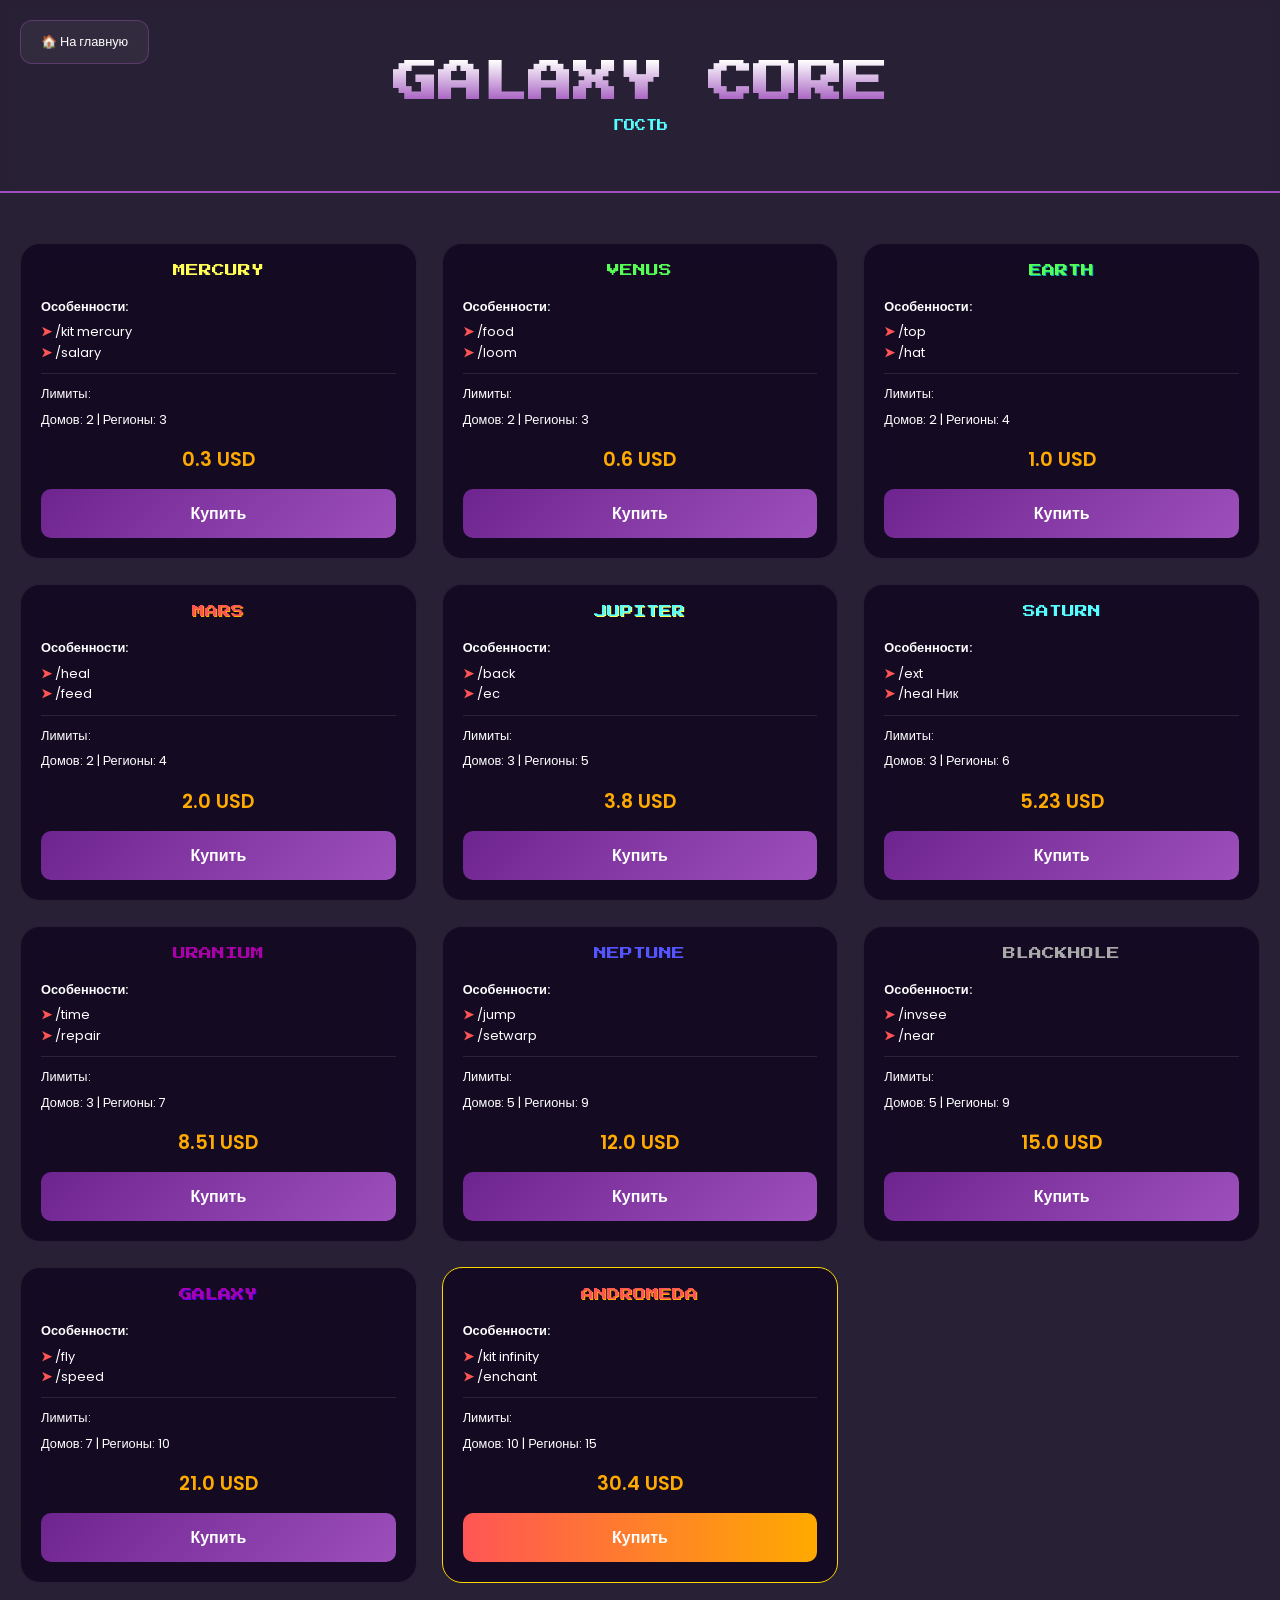
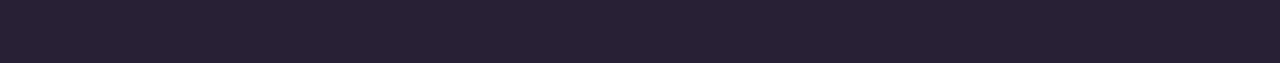
==== templates/donats.html @ 2646d9fe "Add files via upload" ====
<!DOCTYPE html>
<html lang="ru">
<head>
    <meta charset="UTF-8">
    <meta name="viewport" content="width=device-width, initial-scale=1.0">
    <title>Galaxy Core — Магазин привилегий</title>
    <link href="https://fonts.googleapis.com/css2?family=Poppins:wght@300;400;600&family=Press+Start+2P&display=swap" rel="stylesheet">
    <style>
        :root {
            --bg-overlay: rgba(10, 1, 24, 0.88);
            --glass: rgba(20, 10, 35, 0.94);
            --main-purple: #9d50bb;
            --mc-red: #ff5555;
            --mc-gray: #aaaaaa;
            --price-gold: #ffaa00;
        }

        body {
            font-family: 'Poppins', sans-serif;
            background: linear-gradient(var(--bg-overlay), var(--bg-overlay)), 
                        url('../static/images/bg.png') no-repeat center center fixed;
            background-size: cover;
            color: #ffffff;
            margin: 0; padding: 0;
            min-height: 100vh;
        }

        .back-home {
            position: fixed; top: 20px; left: 20px; z-index: 1000;
            text-decoration: none; color: white;
            background: rgba(255, 255, 255, 0.05);
            padding: 12px 20px; border-radius: 12px;
            font-size: 0.8rem; border: 1px solid rgba(157, 80, 187, 0.4);
            backdrop-filter: blur(10px); transition: 0.3s;
            display: flex; align-items: center; gap: 8px;
        }

        .back-home:hover { background: rgba(157, 80, 187, 0.2); transform: translateX(5px); }

        header {
            padding: 60px 20px; text-align: center;
            backdrop-filter: blur(5px); border-bottom: 2px solid var(--main-purple);
            margin-bottom: 50px;
        }

        header h1 {
            font-family: 'Press Start 2P', cursive; font-size: 2.8rem; margin: 0;
            background: linear-gradient(to bottom, #fff, var(--main-purple));
            -webkit-background-clip: text; -webkit-text-fill-color: transparent;
        }

        .user-tag { margin-top: 15px; font-family: 'Press Start 2P', cursive; font-size: 0.7rem; color: #55ffff; }

        .shop-container {
            display: grid;
            grid-template-columns: repeat(auto-fit, minmax(300px, 1fr));
            gap: 25px; max-width: 1400px;
            margin: 0 auto; padding: 0 20px 80px 20px;
        }

        .rank-card {
            background: var(--glass); border: 1px solid rgba(255, 255, 255, 0.08);
            border-radius: 20px; padding: 20px; display: flex; flex-direction: column;
            transition: 0.3s; backdrop-filter: blur(10px);
        }

        .rank-card:hover { transform: translateY(-5px); border-color: var(--main-purple); }

        .rank-title { font-family: 'Press Start 2P', cursive; font-size: 0.8rem; text-align: center; margin-bottom: 20px; }
        .mc-lore { font-size: 0.8rem; line-height: 1.6; flex-grow: 1; }
        .cmd { color: var(--mc-red); font-weight: bold; }
        .white { color: #fff; display: block; margin-bottom: 5px; font-weight: 600; }
        .section-title { display: block; margin: 10px 0 5px 0; border-top: 1px solid rgba(255,255,255,0.1); padding-top: 10px; }

        .price-tag {
            text-align: center;
            font-size: 1.2rem;
            color: var(--price-gold);
            font-weight: 600;
            margin-top: 15px;
        }

        .buy-button {
            display: block; background: linear-gradient(135deg, #6e248f, #9d50bb);
            color: white; text-decoration: none; text-align: center;
            padding: 12px; border-radius: 10px; font-weight: 600; margin-top: 15px;
            transition: 0.3s;
        }
        .buy-button:hover { filter: brightness(1.2); box-shadow: 0 0 15px var(--main-purple); }

        .c-1 { color: #ffff55; } .c-2 { color: #55ff55; } .c-3 { color: #55ff55; text-shadow: 1px 1px #00aaaa; }
        .c-4 { color: #ff5555; text-shadow: 1px 1px #ffaa00; } .c-5 { color: #55ffff; text-shadow: 1px 1px #ffff55; }
        .c-6 { color: #55ffff; } .c-7 { color: #aa00aa; } .c-8 { color: #5555ff; }
        .c-9 { color: #aaaaaa; } .c-10 { color: #aa00aa; text-shadow: 1px 1px #5500ff; }
        .c-11 { color: #ff5555; text-shadow: 1px 1px #ffaa00; }
    </style>
</head>
<body>

<a href="/mainstorige" class="back-home">🏠 На главную</a>

<header>
    <h1>GALAXY CORE</h1>
    <div id="player-display" class="user-tag"></div>
</header>

<div class="shop-container">
    <div class="rank-card">
        <div class="rank-title c-1">MERCURY</div>
        <div class="mc-lore"><span class="white">Особенности:</span><span class="cmd">➤</span> /kit mercury<br><span class="cmd">➤</span> /salary<br><span class="section-title">Лимиты:</span>Домов: 2 | Регионы: 3</div>
        <div class="price-tag">0.3 USD</div>
        <a href="/success_buy?item=mercury&name=Mercury&price=0.3" class="buy-button" onclick="saveOrder('MERCURY', '0.3')">Купить</a>
    </div>

    <div class="rank-card">
        <div class="rank-title c-2">VENUS</div>
        <div class="mc-lore"><span class="white">Особенности:</span><span class="cmd">➤</span> /food<br><span class="cmd">➤</span> /loom<br><span class="section-title">Лимиты:</span>Домов: 2 | Регионы: 3</div>
        <div class="price-tag">0.6 USD</div>
        <a href="/success_buy?item=venus&name=venus&price=0.6" class="buy-button" onclick="saveOrder('VENUS', '0.6')">Купить</a>
    </div>

    <div class="rank-card">
        <div class="rank-title c-3">EARTH</div>
        <div class="mc-lore"><span class="white">Особенности:</span><span class="cmd">➤</span> /top<br><span class="cmd">➤</span> /hat<br><span class="section-title">Лимиты:</span>Домов: 2 | Регионы: 4</div>
        <div class="price-tag">1.0 USD</div>
        <a href="/success_buy?item=earth&name=earth&price=1.0" class="buy-button" onclick="saveOrder('EARTH', '1.0')">Купить</a>
    </div>

    <div class="rank-card">
        <div class="rank-title c-4">MARS</div>
        <div class="mc-lore"><span class="white">Особенности:</span><span class="cmd">➤</span> /heal<br><span class="cmd">➤</span> /feed<br><span class="section-title">Лимиты:</span>Домов: 2 | Регионы: 4</div>
        <div class="price-tag">2.0 USD</div>
        <a href="/success_buy?item=mars&name=mars&price=2.0" class="buy-button" onclick="saveOrder('MARS', '2.0')">Купить</a>
    </div>

    <div class="rank-card">
        <div class="rank-title c-5">JUPITER</div>
        <div class="mc-lore"><span class="white">Особенности:</span><span class="cmd">➤</span> /back<br><span class="cmd">➤</span> /ec<br><span class="section-title">Лимиты:</span>Домов: 3 | Регионы: 5</div>
        <div class="price-tag">3.8 USD</div>
        <a href="/success_buy?item=jupiter&name=jupiter&price=3.8" class="buy-button" onclick="saveOrder('JUPITER', '3.8')">Купить</a>
    </div>

    <div class="rank-card">
        <div class="rank-title c-6">SATURN</div>
        <div class="mc-lore"><span class="white">Особенности:</span><span class="cmd">➤</span> /ext<br><span class="cmd">➤</span> /heal Ник<br><span class="section-title">Лимиты:</span>Домов: 3 | Регионы: 6</div>
        <div class="price-tag">5.23 USD</div>
        <a href="/success_buy?item=saturn&name=saturn&price=5.23" class="buy-button" onclick="saveOrder('SATURN', '5.23')">Купить</a>
    </div>

    <div class="rank-card">
        <div class="rank-title c-7">URANIUM</div>
        <div class="mc-lore"><span class="white">Особенности:</span><span class="cmd">➤</span> /time<br><span class="cmd">➤</span> /repair<br><span class="section-title">Лимиты:</span>Домов: 3 | Регионы: 7</div>
        <div class="price-tag">8.51 USD</div>
        <a href="/success_buy?item=uranium&name=uranium&price=8.51" class="buy-button" onclick="saveOrder('URANIUM', '8.51')">Купить</a>
    </div>

    <div class="rank-card">
        <div class="rank-title c-8">NEPTUNE</div>
        <div class="mc-lore"><span class="white">Особенности:</span><span class="cmd">➤</span> /jump<br><span class="cmd">➤</span> /setwarp<br><span class="section-title">Лимиты:</span>Домов: 5 | Регионы: 9</div>
        <div class="price-tag">12.0 USD</div>
        <a href="/success_buy?item=neptune&name=neptune&price=12.0" class="buy-button" onclick="saveOrder('NEPTUNE', '12.0')">Купить</a>
    </div>

    <div class="rank-card">
        <div class="rank-title c-9">BLACKHOLE</div>
        <div class="mc-lore"><span class="white">Особенности:</span><span class="cmd">➤</span> /invsee<br><span class="cmd">➤</span> /near<br><span class="section-title">Лимиты:</span>Домов: 5 | Регионы: 9</div>
        <div class="price-tag">15.0 USD</div>
        <a href="/success_buy?item=blackhole&name=blackhole&price=15.0" class="buy-button" onclick="saveOrder('BLACKHOLE', '15.0')">Купить</a>
    </div>

    <div class="rank-card">
        <div class="rank-title c-10">GALAXY</div>
        <div class="mc-lore"><span class="white">Особенности:</span><span class="cmd">➤</span> /fly<br><span class="cmd">➤</span> /speed<br><span class="section-title">Лимиты:</span>Домов: 7 | Регионы: 10</div>
        <div class="price-tag">21.0 USD</div>
        <a href="/success_buy?item=galaxy&name=galaxy&price=21.0" class="buy-button" onclick="saveOrder('GALAXY', '21.0')">Купить</a>
    </div>

    <div class="rank-card" style="border-color: gold;">
        <div class="rank-title c-11">ANDROMEDA</div>
        <div class="mc-lore"><span class="white">Особенности:</span><span class="cmd">➤</span> /kit infinity<br><span class="cmd">➤</span> /enchant<br><span class="section-title">Лимиты:</span>Домов: 10 | Регионы: 15</div>
        <div class="price-tag">30.4 USD</div>
        <a href="/success_buy?item=andromeda&name=andromeda&price=30.4" class="buy-button" style="background: linear-gradient(to right, #ff5555, #ffaa00);" onclick="saveOrder('ANDROMEDA', '30.4')">Купить</a>
    </div>
</div>

<script>
    function saveOrder(name, price) {
        localStorage.setItem('selectedItem', name);
        localStorage.setItem('selectedPrice', price);
    }

    window.onload = function() {
        const nick = localStorage.getItem('playerNick');
        document.getElementById('player-display').innerText = nick ? "ПРИВЕТ, " + nick.toUpperCase() : "ГОСТЬ";
    };
</script>
</body>
</html>
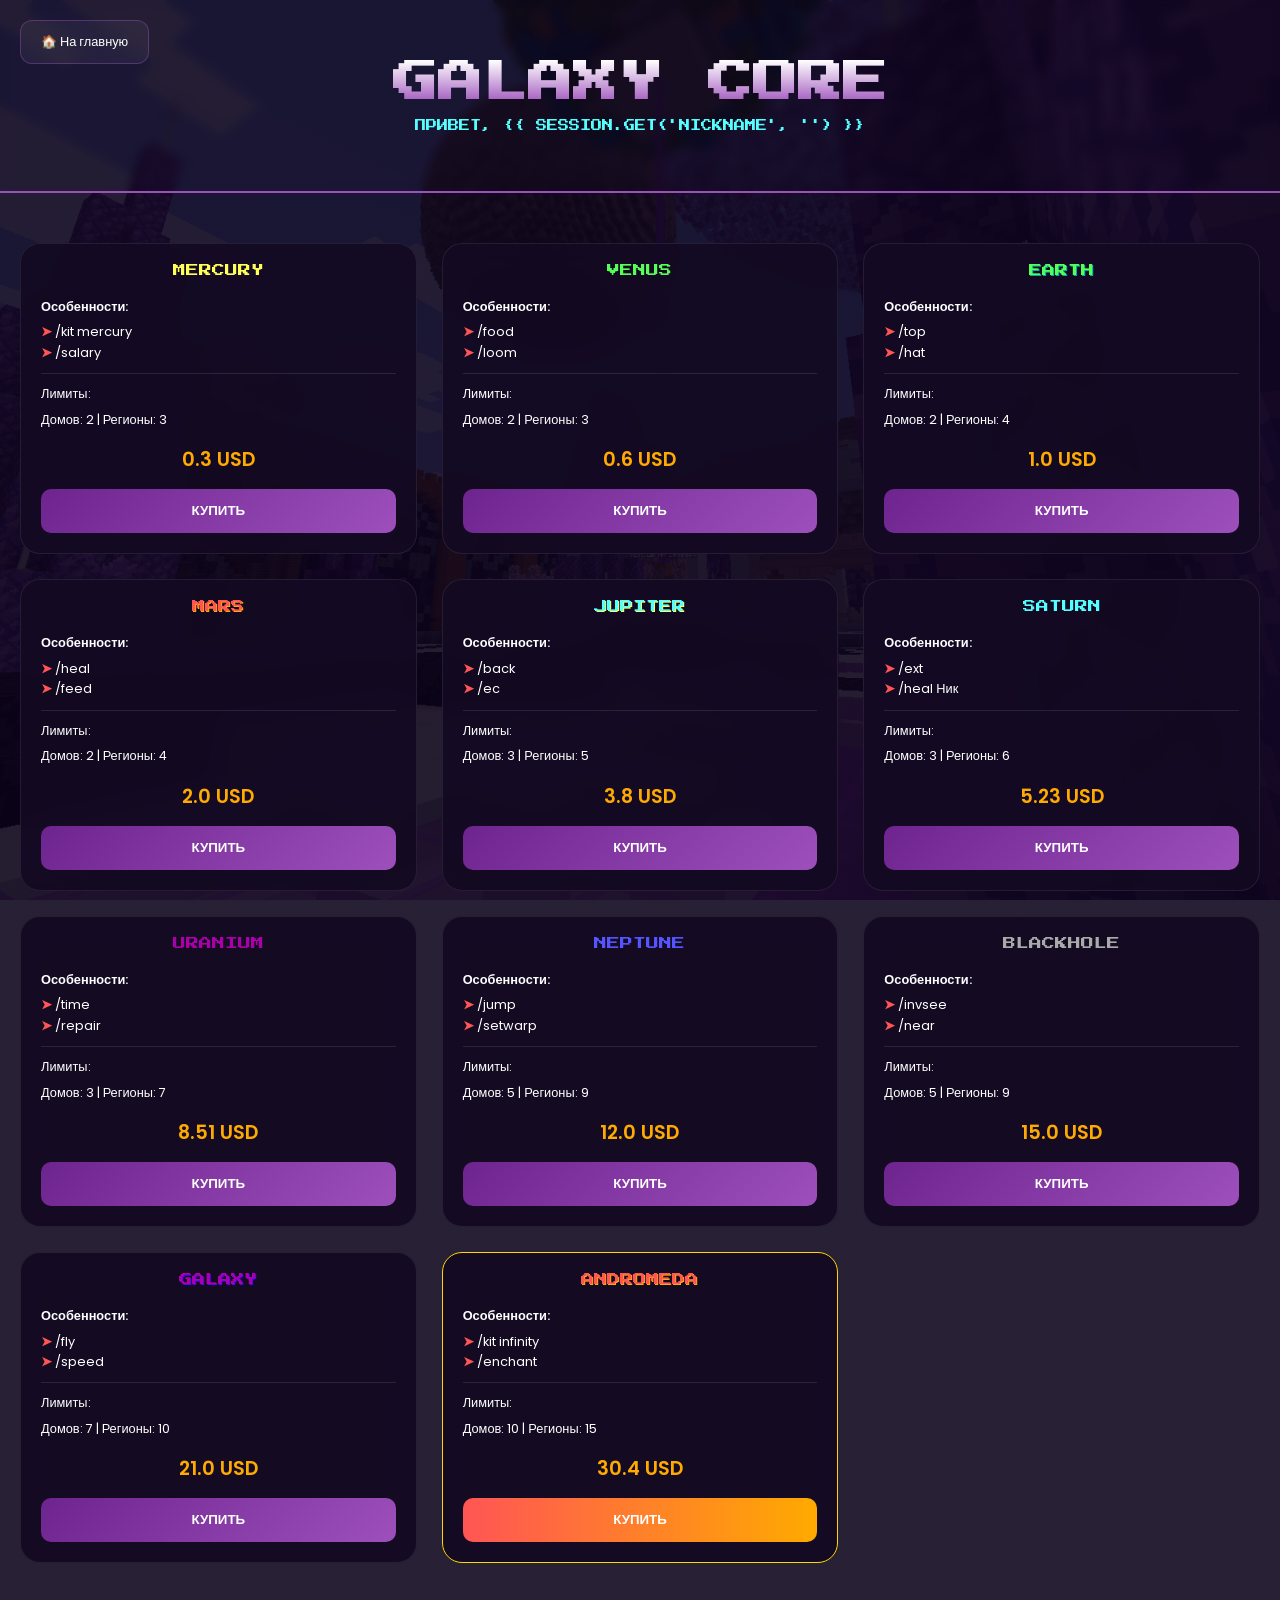
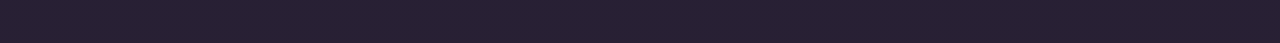
==== commit 99a66415: "Update donats.html" ====
--- a/templates/donats.html
+++ b/templates/donats.html
@@ -73,21 +73,21 @@
         .section-title { display: block; margin: 10px 0 5px 0; border-top: 1px solid rgba(255,255,255,0.1); padding-top: 10px; }
 
         .price-tag {
-            text-align: center;
-            font-size: 1.2rem;
-            color: var(--price-gold);
-            font-weight: 600;
-            margin-top: 15px;
+            text-align: center; font-size: 1.2rem; color: var(--price-gold);
+            font-weight: 600; margin-top: 15px;
         }
 
         .buy-button {
             display: block; background: linear-gradient(135deg, #6e248f, #9d50bb);
-            color: white; text-decoration: none; text-align: center;
+            color: white; text-align: center; border: none; cursor: pointer;
             padding: 12px; border-radius: 10px; font-weight: 600; margin-top: 15px;
-            transition: 0.3s;
-        }
-        .buy-button:hover { filter: brightness(1.2); box-shadow: 0 0 15px var(--main-purple); }
-
+            transition: 0.3s; width: 100%; font-family: 'Poppins', sans-serif;
+            text-transform: uppercase;
+        }
+        .buy-button:hover:not(:disabled) { filter: brightness(1.2); box-shadow: 0 0 15px var(--main-purple); }
+        .buy-button:disabled { opacity: 0.6; cursor: not-allowed; }
+
+        /* Цвета рангов */
         .c-1 { color: #ffff55; } .c-2 { color: #55ff55; } .c-3 { color: #55ff55; text-shadow: 1px 1px #00aaaa; }
         .c-4 { color: #ff5555; text-shadow: 1px 1px #ffaa00; } .c-5 { color: #55ffff; text-shadow: 1px 1px #ffff55; }
         .c-6 { color: #55ffff; } .c-7 { color: #aa00aa; } .c-8 { color: #5555ff; }
@@ -109,90 +109,121 @@
         <div class="rank-title c-1">MERCURY</div>
         <div class="mc-lore"><span class="white">Особенности:</span><span class="cmd">➤</span> /kit mercury<br><span class="cmd">➤</span> /salary<br><span class="section-title">Лимиты:</span>Домов: 2 | Регионы: 3</div>
         <div class="price-tag">0.3 USD</div>
-        <a href="/success_buy?item=mercury&name=Mercury&price=0.3" class="buy-button" onclick="saveOrder('MERCURY', '0.3')">Купить</a>
+        <button onclick="handlePurchase('mercury', 'Mercury', '0.3')" class="buy-button">Купить</button>
     </div>
 
     <div class="rank-card">
         <div class="rank-title c-2">VENUS</div>
         <div class="mc-lore"><span class="white">Особенности:</span><span class="cmd">➤</span> /food<br><span class="cmd">➤</span> /loom<br><span class="section-title">Лимиты:</span>Домов: 2 | Регионы: 3</div>
         <div class="price-tag">0.6 USD</div>
-        <a href="/success_buy?item=venus&name=venus&price=0.6" class="buy-button" onclick="saveOrder('VENUS', '0.6')">Купить</a>
+        <button onclick="handlePurchase('venus', 'Venus', '0.6')" class="buy-button">Купить</button>
     </div>
 
     <div class="rank-card">
         <div class="rank-title c-3">EARTH</div>
         <div class="mc-lore"><span class="white">Особенности:</span><span class="cmd">➤</span> /top<br><span class="cmd">➤</span> /hat<br><span class="section-title">Лимиты:</span>Домов: 2 | Регионы: 4</div>
         <div class="price-tag">1.0 USD</div>
-        <a href="/success_buy?item=earth&name=earth&price=1.0" class="buy-button" onclick="saveOrder('EARTH', '1.0')">Купить</a>
+        <button onclick="handlePurchase('earth', 'Earth', '1.0')" class="buy-button">Купить</button>
     </div>
 
     <div class="rank-card">
         <div class="rank-title c-4">MARS</div>
         <div class="mc-lore"><span class="white">Особенности:</span><span class="cmd">➤</span> /heal<br><span class="cmd">➤</span> /feed<br><span class="section-title">Лимиты:</span>Домов: 2 | Регионы: 4</div>
         <div class="price-tag">2.0 USD</div>
-        <a href="/success_buy?item=mars&name=mars&price=2.0" class="buy-button" onclick="saveOrder('MARS', '2.0')">Купить</a>
+        <button onclick="handlePurchase('mars', 'Mars', '2.0')" class="buy-button">Купить</button>
     </div>
 
     <div class="rank-card">
         <div class="rank-title c-5">JUPITER</div>
         <div class="mc-lore"><span class="white">Особенности:</span><span class="cmd">➤</span> /back<br><span class="cmd">➤</span> /ec<br><span class="section-title">Лимиты:</span>Домов: 3 | Регионы: 5</div>
         <div class="price-tag">3.8 USD</div>
-        <a href="/success_buy?item=jupiter&name=jupiter&price=3.8" class="buy-button" onclick="saveOrder('JUPITER', '3.8')">Купить</a>
+        <button onclick="handlePurchase('jupiter', 'Jupiter', '3.8')" class="buy-button">Купить</button>
     </div>
 
     <div class="rank-card">
         <div class="rank-title c-6">SATURN</div>
         <div class="mc-lore"><span class="white">Особенности:</span><span class="cmd">➤</span> /ext<br><span class="cmd">➤</span> /heal Ник<br><span class="section-title">Лимиты:</span>Домов: 3 | Регионы: 6</div>
         <div class="price-tag">5.23 USD</div>
-        <a href="/success_buy?item=saturn&name=saturn&price=5.23" class="buy-button" onclick="saveOrder('SATURN', '5.23')">Купить</a>
+        <button onclick="handlePurchase('saturn', 'Saturn', '5.23')" class="buy-button">Купить</button>
     </div>
 
     <div class="rank-card">
         <div class="rank-title c-7">URANIUM</div>
         <div class="mc-lore"><span class="white">Особенности:</span><span class="cmd">➤</span> /time<br><span class="cmd">➤</span> /repair<br><span class="section-title">Лимиты:</span>Домов: 3 | Регионы: 7</div>
         <div class="price-tag">8.51 USD</div>
-        <a href="/success_buy?item=uranium&name=uranium&price=8.51" class="buy-button" onclick="saveOrder('URANIUM', '8.51')">Купить</a>
+        <button onclick="handlePurchase('uranium', 'Uranium', '8.51')" class="buy-button">Купить</button>
     </div>
 
     <div class="rank-card">
         <div class="rank-title c-8">NEPTUNE</div>
         <div class="mc-lore"><span class="white">Особенности:</span><span class="cmd">➤</span> /jump<br><span class="cmd">➤</span> /setwarp<br><span class="section-title">Лимиты:</span>Домов: 5 | Регионы: 9</div>
         <div class="price-tag">12.0 USD</div>
-        <a href="/success_buy?item=neptune&name=neptune&price=12.0" class="buy-button" onclick="saveOrder('NEPTUNE', '12.0')">Купить</a>
+        <button onclick="handlePurchase('neptune', 'Neptune', '12.0')" class="buy-button">Купить</button>
     </div>
 
     <div class="rank-card">
         <div class="rank-title c-9">BLACKHOLE</div>
         <div class="mc-lore"><span class="white">Особенности:</span><span class="cmd">➤</span> /invsee<br><span class="cmd">➤</span> /near<br><span class="section-title">Лимиты:</span>Домов: 5 | Регионы: 9</div>
         <div class="price-tag">15.0 USD</div>
-        <a href="/success_buy?item=blackhole&name=blackhole&price=15.0" class="buy-button" onclick="saveOrder('BLACKHOLE', '15.0')">Купить</a>
+        <button onclick="handlePurchase('blackhole', 'Blackhole', '15.0')" class="buy-button">Купить</button>
     </div>
 
     <div class="rank-card">
         <div class="rank-title c-10">GALAXY</div>
         <div class="mc-lore"><span class="white">Особенности:</span><span class="cmd">➤</span> /fly<br><span class="cmd">➤</span> /speed<br><span class="section-title">Лимиты:</span>Домов: 7 | Регионы: 10</div>
         <div class="price-tag">21.0 USD</div>
-        <a href="/success_buy?item=galaxy&name=galaxy&price=21.0" class="buy-button" onclick="saveOrder('GALAXY', '21.0')">Купить</a>
+        <button onclick="handlePurchase('galaxy', 'Galaxy', '21.0')" class="buy-button">Купить</button>
     </div>
 
     <div class="rank-card" style="border-color: gold;">
         <div class="rank-title c-11">ANDROMEDA</div>
         <div class="mc-lore"><span class="white">Особенности:</span><span class="cmd">➤</span> /kit infinity<br><span class="cmd">➤</span> /enchant<br><span class="section-title">Лимиты:</span>Домов: 10 | Регионы: 15</div>
         <div class="price-tag">30.4 USD</div>
-        <a href="/success_buy?item=andromeda&name=andromeda&price=30.4" class="buy-button" style="background: linear-gradient(to right, #ff5555, #ffaa00);" onclick="saveOrder('ANDROMEDA', '30.4')">Купить</a>
+        <button onclick="handlePurchase('andromeda', 'Andromeda', '30.4')" class="buy-button" style="background: linear-gradient(to right, #ff5555, #ffaa00);">Купить</button>
     </div>
 </div>
 
 <script>
-    function saveOrder(name, price) {
-        localStorage.setItem('selectedItem', name);
-        localStorage.setItem('selectedPrice', price);
+    const playerNick = "{{ session.get('nickname', '') }}";
+
+    function handlePurchase(itemId, itemName, price) {
+        if (!playerNick || playerNick === "None" || playerNick === "") {
+            alert("Пожалуйста, сначала авторизуйтесь!");
+            return;
+        }
+
+        const btn = event.target;
+        btn.disabled = true;
+        btn.innerText = "ПРОВЕРКА...";
+
+        fetch('/check-before-pay', {
+            method: 'POST',
+            headers: { 'Content-Type': 'application/json' },
+            body: JSON.stringify({ nickname: playerNick })
+        })
+        .then(res => res.json())
+        .then(data => {
+            if (data.status === 'success') {
+                // Переход на страницу подтверждения с параметрами
+                window.location.href = `/success_buy?item=${itemId}&name=${itemName}&price=${price}`;
+            } else {
+                alert("ОШИБКА: " + data.message);
+                btn.disabled = false;
+                btn.innerText = "КУПИТЬ";
+            }
+        })
+        .catch(err => {
+            console.error(err);
+            alert("Сервер недоступен. Попробуйте позже.");
+            btn.disabled = false;
+            btn.innerText = "КУПИТЬ";
+        });
     }
 
     window.onload = function() {
-        const nick = localStorage.getItem('playerNick');
-        document.getElementById('player-display').innerText = nick ? "ПРИВЕТ, " + nick.toUpperCase() : "ГОСТЬ";
+        const display = document.getElementById('player-display');
+        display.innerText = playerNick ? "ПРИВЕТ, " + playerNick.toUpperCase() : "ГОСТЬ";
     };
 </script>
 </body>
-</html>+</html>
